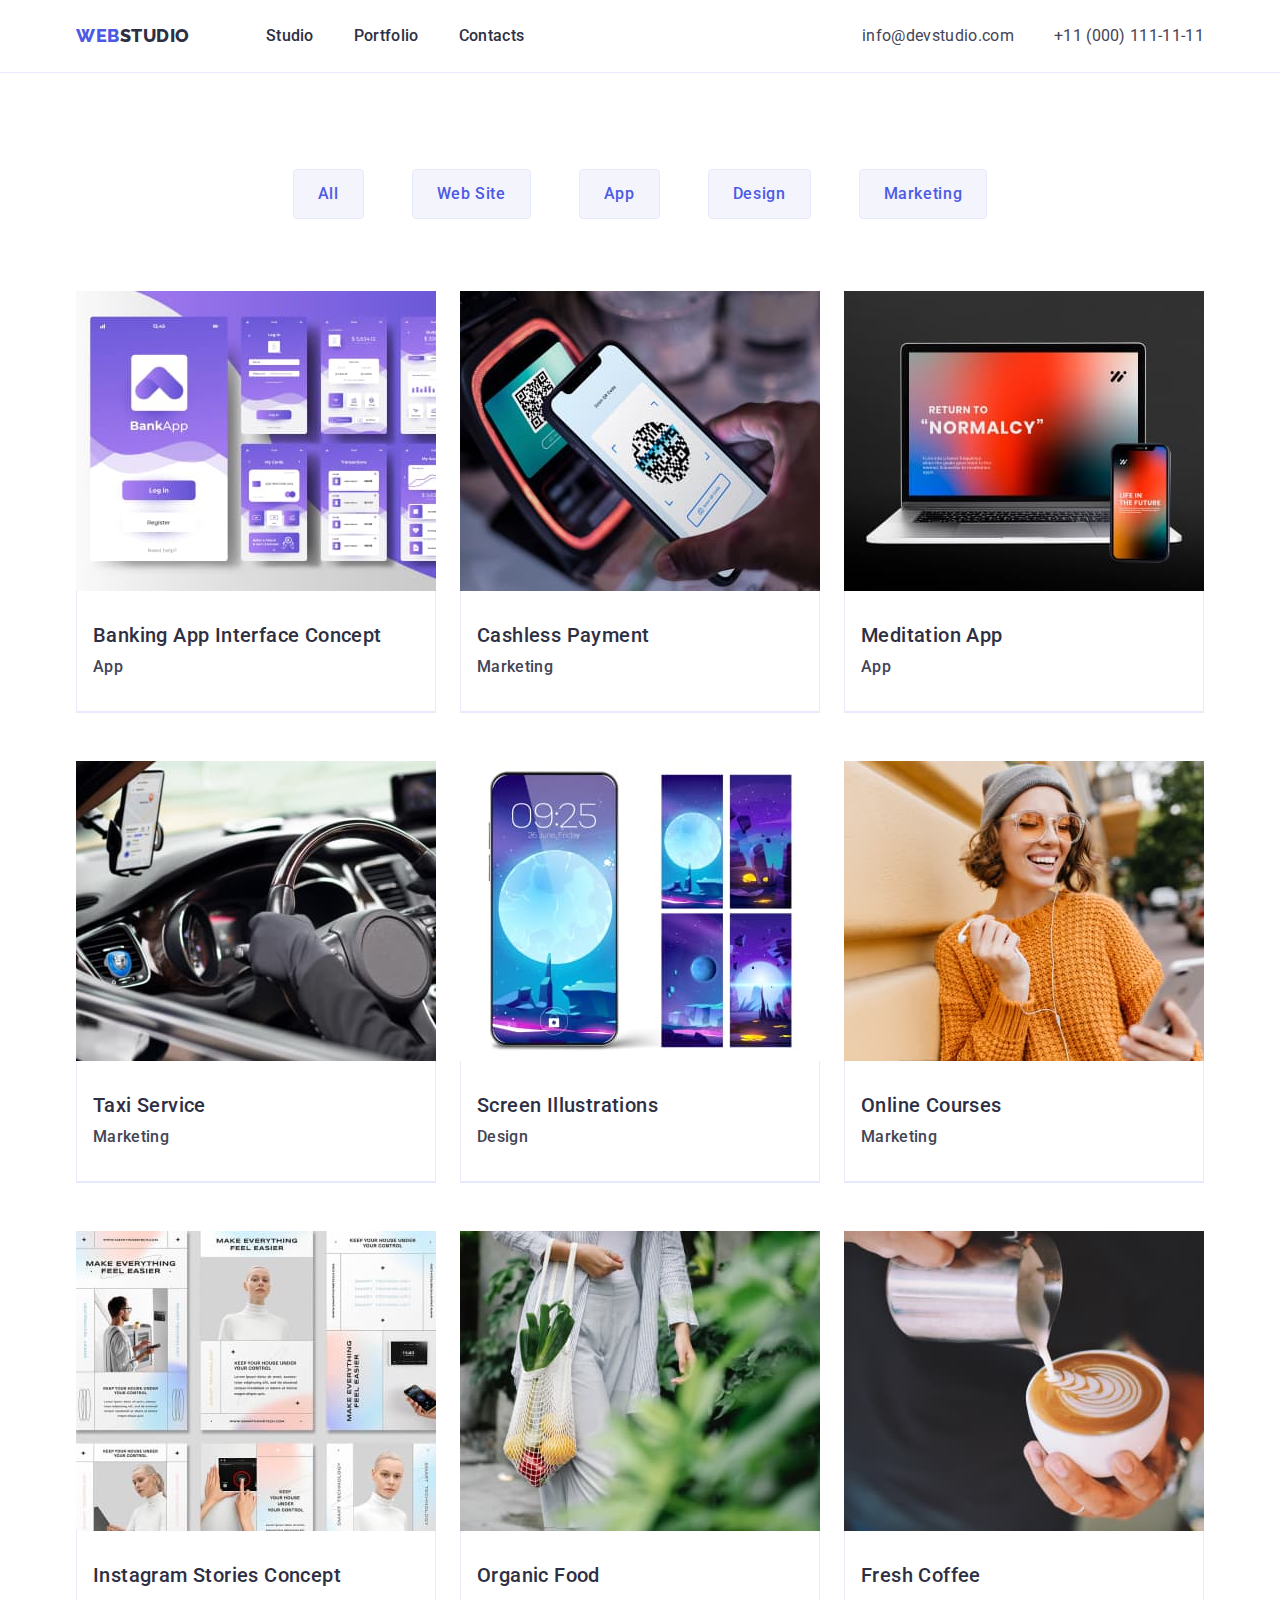
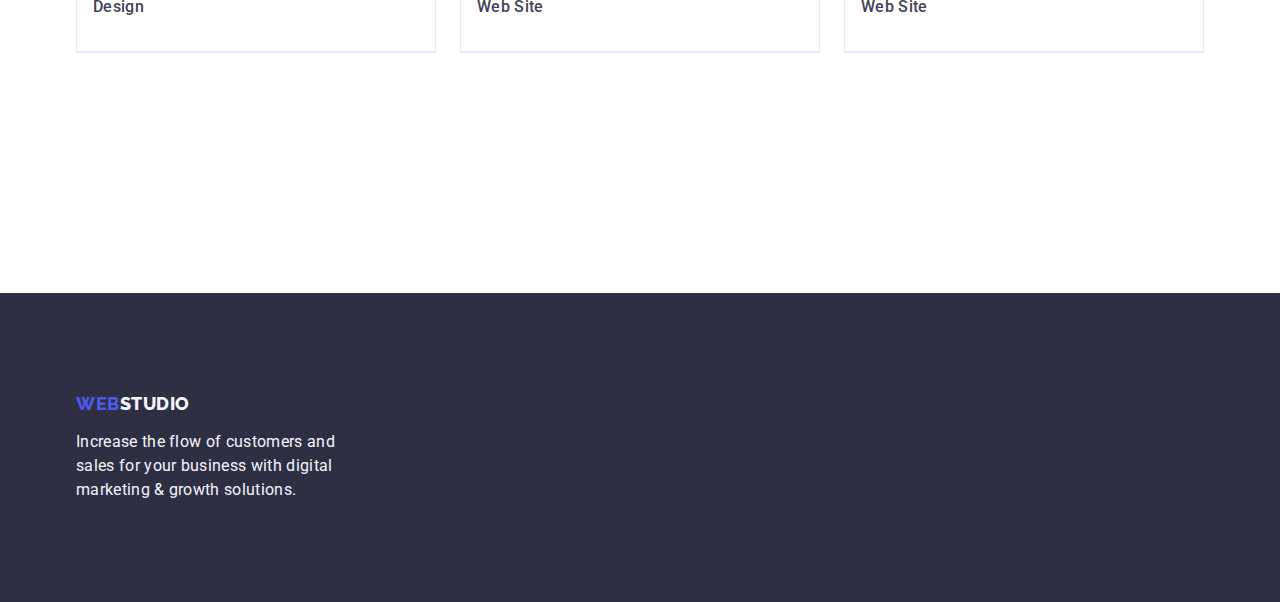
==== portfolio.html @ 6b9493b3 "Initial commit" ====
<!DOCTYPE html>
<html lang="en">
<head>
    <meta charset="UTF-8">
    <meta http-equiv="X-UA-Compatible" content="IE=edge">
    <meta name="viewport" content="width=device-width, initial-scale=1.0">
    <title>Document</title>
    <link rel="preconnect" href="https://fonts.googleapis.com">
    <link rel="preconnect" href="https://fonts.gstatic.com" crossorigin>
    <link href="https://fonts.googleapis.com/css2?family=Raleway:wght@800&family=Roboto:wght@400;500;700&display=swap" rel="stylesheet">
    <link href="https://cdn.jsdelivr.net/npm/modern-normalize@1.1.0/modern-normalize.min.css" rel="stylesheet">
    <link rel="stylesheet" href="./css/styles.css">
</head>
<body class="page">
     <header class="header">
         <div class="container main-info">

             <nav class="site-nav main-info">
                 <a href="./index.html" class="logo link">Web<span class="logo-studio">Studio</span></a>
                 <ul class="nav-list list">
                     <li class="item"><a href="./index.html" class="link">Studio</a></li>
                     <li class="item"><a href="./portfolio.html" class="link">Portfolio</a></li>
                     <li class="item"><a href="" class="link">Contacts</a></li>
                 </ul>
             </nav>

             <address class="address">
                 <ul class="contacts list">
                     <li class="item">
                        <a href="mailto:info@devstudio.com" class="address-item link">info@devstudio.com</a>
                     </li>
                     <li class="item">
                        <a href="tel:+110001111111" class="address-item link">+11 (000) 111-11-11</a>
                     </li>
                 </ul>
             </address>

         </div>
     </header>

<main>
    <section class="section">

         <div class="container">
             <h1 hidden>Our Projects</h1>
                 <ul class="buttons list">
                     <li class="item"><button type="button" class="btn">All</button></li>
                     <li class="item"><button type="button" class="btn">Web Site</button></li>
                     <li class="item"><button type="button" class="btn">App</button></li>
                     <li class="item"><button type="button" class="btn">Design</button></li>
                     <li class="item"><button type="button" class="btn">Marketing</button></li>
                 </ul>
         

             <ul class="work-list list">
                 <li class="item card">
                     <a href="" class="link">
                     <img src="./images/Portfolio/img-1.jpg" alt="Banking app interface" width="360" height="300">
                     <div class="apps">
                         <h2 class="service">Banking App Interface Concept</h2>
                         <p class="field">App</p>
                     </div>
                     </a>
                 </li>
                 <li class="item card">
                     <a href="" class="link">
                         <img src="./images/Portfolio/img-2.jpg" alt="A process of cashless payment" width="360" height="300">
                         <div class="apps">
                             <h2 class="service">Cashless Payment</h2>
                             <p class="field">Marketing</p>
                         </div>
                     </a>
                 </li>
                 <li class="item card">
                     <a href="" class="link">
                         <img src="./images/Portfolio/img-3.jpg" alt="Meditation app interface" width="360" height="300">
                         <div class="apps">
                             <h2 class="service">Meditation App</h2>
                             <p class="field">App</p>
                         </div>
                     </a>
                 </li>
                 <li class="item card">
                     <a href="" class="link">
                         <img src="./images/Portfolio/img-4.jpg" alt="Taxi" width="360" height="300">
                         <div class="apps">
                             <h2 class="service">Taxi Service</h2>
                             <p class="field">Marketing</p>
                         </div>
                     </a>
                 </li>
                 <li class="item card">
                     <a href="" class="link">
                         <img src="./images/Portfolio/img-5.jpg" alt="Screen illustrations" width="360" height="300">
                         <div class="apps">
                             <h2 class="service">Screen Illustrations</h2>
                             <p class="field">Design</p>
                         </div>
                     </a>
                 </li>
                 <li class="item card">
                     <a href="" class="link">
                         <img src="./images/Portfolio/img-6.jpg" alt="A girl with a phone" width="360" height="300">
                         <div class="apps">
                             <h2 class="service">Online Courses</h2>
                             <p class="field">Marketing</p>
                         </div>
                     </a>
                 </li>
                 <li class="item card">
                     <a href="" class="link">
                         <img src="./images/Portfolio/img-7.jpg" alt="Instagram stories" width="360" height="300">
                         <div class="apps">
                             <h2 class="service">Instagram Stories Concept</h2>
                             <p class="field">Design</p>
                         </div>
                     </a>
                 </li>
                 <li class="item card">
                     <a href="" class="link">
                         <img src="./images/Portfolio/img-8.jpg" alt="A woman carrying a shopping bag" width="360" height="300">
                         <div class="apps">
                             <h2 class="service">Organic Food</h2>
                             <p class="field">Web Site</p>
                         </div>
                     </a>
                 </li>
                 <li class="item card">
                     <a href="" class="link">
                         <img src="./images/Portfolio/img-9.jpg" alt="Coffee" width="360" height="300">
                         <div class="apps">
                             <h2 class="service">Fresh Coffee</h2>
                             <p class="field">Web Site</p>
                         </div>
                     </a>
                 </li>
             </ul>

        </div>
     </section>

 </main>

 <footer class="footer">
     <div class="container">
         <a href="./index.html" class="footer-logo link">Web<span class="footer-studio">Studio</span></a>
         <p class="footer-text">
             Increase the flow of customers and sales for your 
             business with digital marketing & growth solutions.
         </p>
     </div>
 </footer>

 </body>
</html>
---- css/styles.css ----
:root{
    --dark-color:#2E2F42;
    --text-color: #434455;
    --primary-brand-color: #4D5AE5;
    --white-background-color: #FFFFFF;
    --light-color: #F4F4FD;
    --pressed-state-color: #404BBF;
    --accent-color: #E7E9FC;

}

.page {
    background-color: var(--white-background-color);
    color: var(--text-color);
    font-family: Roboto, sans-serif;

}


.list {
    padding:0;
    margin:0;
    list-style: none;
}

img {
    display: block; 
    max-width: 100%;
    height:auto;

}

.header{
    border-bottom: 1px solid var(--accent-color);
}
.logo-studio {
    color: var(--dark-color);
    
}

.link{
    color: var(--dark-color);
    font-weight: 500;
    font-size: 16px;
    line-height: 1.5;
    letter-spacing: 0.02em;
    text-decoration:none;

}

.main-info{
    display:flex;
    align-items:center;
}
.logo{
    margin-right: 76px;
    
    font-family: Raleway, sans-serif;
    font-weight: 800;
    font-size: 18px;
    line-height: 1.17;
    letter-spacing: 0.03em;
    text-transform: uppercase;
    text-decoration:none;
    color: var(--primary-brand-color);
}

.link:hover, .link:focus, .mail:active, .tell:active{
    color: var(--pressed-state-color)

}

.nav-list, .address{
    display:flex;
}

.nav-list {
    gap: 40px;
}


.nav-list .link{
    display:block;
    padding-top:24px;
    padding-bottom: 24px;
}

.contacts{
    display:flex;
}

.contacts{
    gap: 40px
}


.address{
    font-style: normal;
    margin-left: auto;

}
.address-item {
    color: var(--text-color);
    font-weight: 400;
    font-size: 16px;
    line-height: 1.5;
    letter-spacing: 0.02em;
    text-decoration:none;
}



h1,
h2,
h3,
h4,
h5,
h6,
p {
    margin-top:0;
    margin-bottom:0;
}

.container {
    margin-left: auto;
    margin-right:auto;
    width: 1158px;
    padding-left: 15px;
    padding-right: 15px;
}

.hero{
    background-color: var(--dark-color);
    width: 1440px;
    padding-top: 188px;
    padding-bottom: 188px;
}
.hero-title{
   margin: 0 auto;
    margin-top:0;
    margin-bottom:48px;
    max-width: 496px;
   

   color: var(--white-background-color);

   font-weight: 700;
   font-size: 56px;
   line-height: 1.07;
   letter-spacing: 0.02em;
   text-transform: capitalize;
}


.button{
    display:block;
    margin: 0 auto;
    border-radius: 4px;
    padding: 16px 32px;
    min-width: 169px;
    min-height: 56px;


    color: var(--white-background-color);
    background-color: var(--primary-brand-color);
    border: none;


    font-family: "Roboto", sans-serif;
    font-weight: 500;
    font-size: 16px;
    line-height: 1.5;
    letter-spacing: 0.04em;
    cursor:pointer;

}

.button:hover, .button:focus{
    background-color:var(--pressed-state-color)
}

.features-list{
    display:flex;
    gap: 24px;
    
}

.features-list .item{
    width: calc((100% - 72px) / 4);
}



.features{
    padding-top: 120px;
    padding-bottom: 120px;
}

.features-title{
    color:var(--dark-color);
}

.features-subtitle, .service{
    margin-top:0;
    margin-bottom: 8px;

    color:var(--dark-color);

    font-weight: 500;
    font-size: 20px;
    line-height: 1.2;
    letter-spacing: 0.02em;
}

.features-text, .position{
    margin-top:0;
    margin-bottom:0;
    color: var(--text-color);
    font-size: 16px;
    line-height: 1.5;
    letter-spacing: 0.02em;
    
}


.pictures{
    padding-bottom: 120px;
}
.section-title{
    margin-bottom: 72px;

    color:var(--dark-color);
    font-weight: 700;
    font-size: 36px;
    line-height: 1.11;
    text-align: center;
    letter-spacing: 0.02em;
    text-transform: capitalize;
}

.img-list {
    display:flex;
    gap: 24px;

}


.img-list .item {
    width: calc((100% - 48px) / 3);
}


.team{
    display:flex;
    gap: 24px; 
}

.team .item{
    width: calc((100% - 72px) / 4);
}


.info{
    padding: 32px 16px;
    border-radius: 0px 0px 4px 4px;

}
.members {
    padding-top: 120px;
    padding-bottom: 120px;
    background-color: var(--light-color);
    color:var(--dark-color);
}

.team-member{
    background-color: #FFFFFF;
    width: 264px;
}


.name{
    margin-bottom: 8px;

    color:var(--dark-color);
    font-weight: 500;
    font-size: 20px;
    line-height: 1.2;
    letter-spacing: 0.02em;
    text-align: center;

}

.position{
    text-align: center;
}

.footer{
    background-color:var(--dark-color);
    padding-top: 100px;
    padding-bottom: 100px;
}


.footer-logo{
    display:inline-block;
    margin-bottom: 16px;

    color:var(--primary-brand-color);

    font-family: "Raleway", sans-serif;
    font-weight: 800;
    font-size: 18px;
    line-height: 1.17;
    letter-spacing: 0.03em;
    text-transform: uppercase;
    text-decoration:none;
}


.footer-studio{
    color: var(--light-color)
}

.footer-text{
    width: 264px;

    color: var(--light-color);
    font-weight: 400;
    font-size: 16px;
    line-height: 1.5;
    letter-spacing: 0.02em;
}

.section{
    padding: 96px 0 120px;
}


.buttons{
    display:flex;
    gap: 24px;
    justify-content: center; 
    margin-bottom: 72px;
}
.buttons .item{
    margin-right: 24px;
}

.buttons .item:last-child{
    margin-right: 0;
}
.btn{
    border-radius: 4px;
    padding: 12px 24px;

    background-color: var(--light-color);
    color: var(--primary-brand-color);
    border: 1px solid #E7E9FC;

    font-family: "Roboto", sans-serif;
    font-weight: 500;
    font-size: 16px;
    line-height: 1.5;
    letter-spacing: 0.04em;
    cursor:pointer;
}

.btn:hover, .btn:focus{
    color: #FFFFFF;
    background-color: #404BBF;
    border: 1px solid transparent;
}

.apps{
    padding: 32px 16px;
    border: 1px solid #e7e9fc;
    border-top: none;

}
.card{
    border-bottom: 1px solid var(--accent-color);
}
.service{
    margin-bottom: 8px;
    font-weight: 500;
    font-size: 20px;
    line-height: 1.2;
    letter-spacing: 0.02em;
    color: var(--dark-color);
}

.field{
    font-size: 16px;
    line-height: 1.5;
    letter-spacing: 0.02em;
    color: var(--text-color);
}

.work-list {
    display: flex;
    flex-wrap: wrap;
    padding-bottom: 120px;
    column-gap: 24px;
    row-gap: 48px;
}

.work-list .item{
    width:calc((100% - 48px) / 3);
    
}
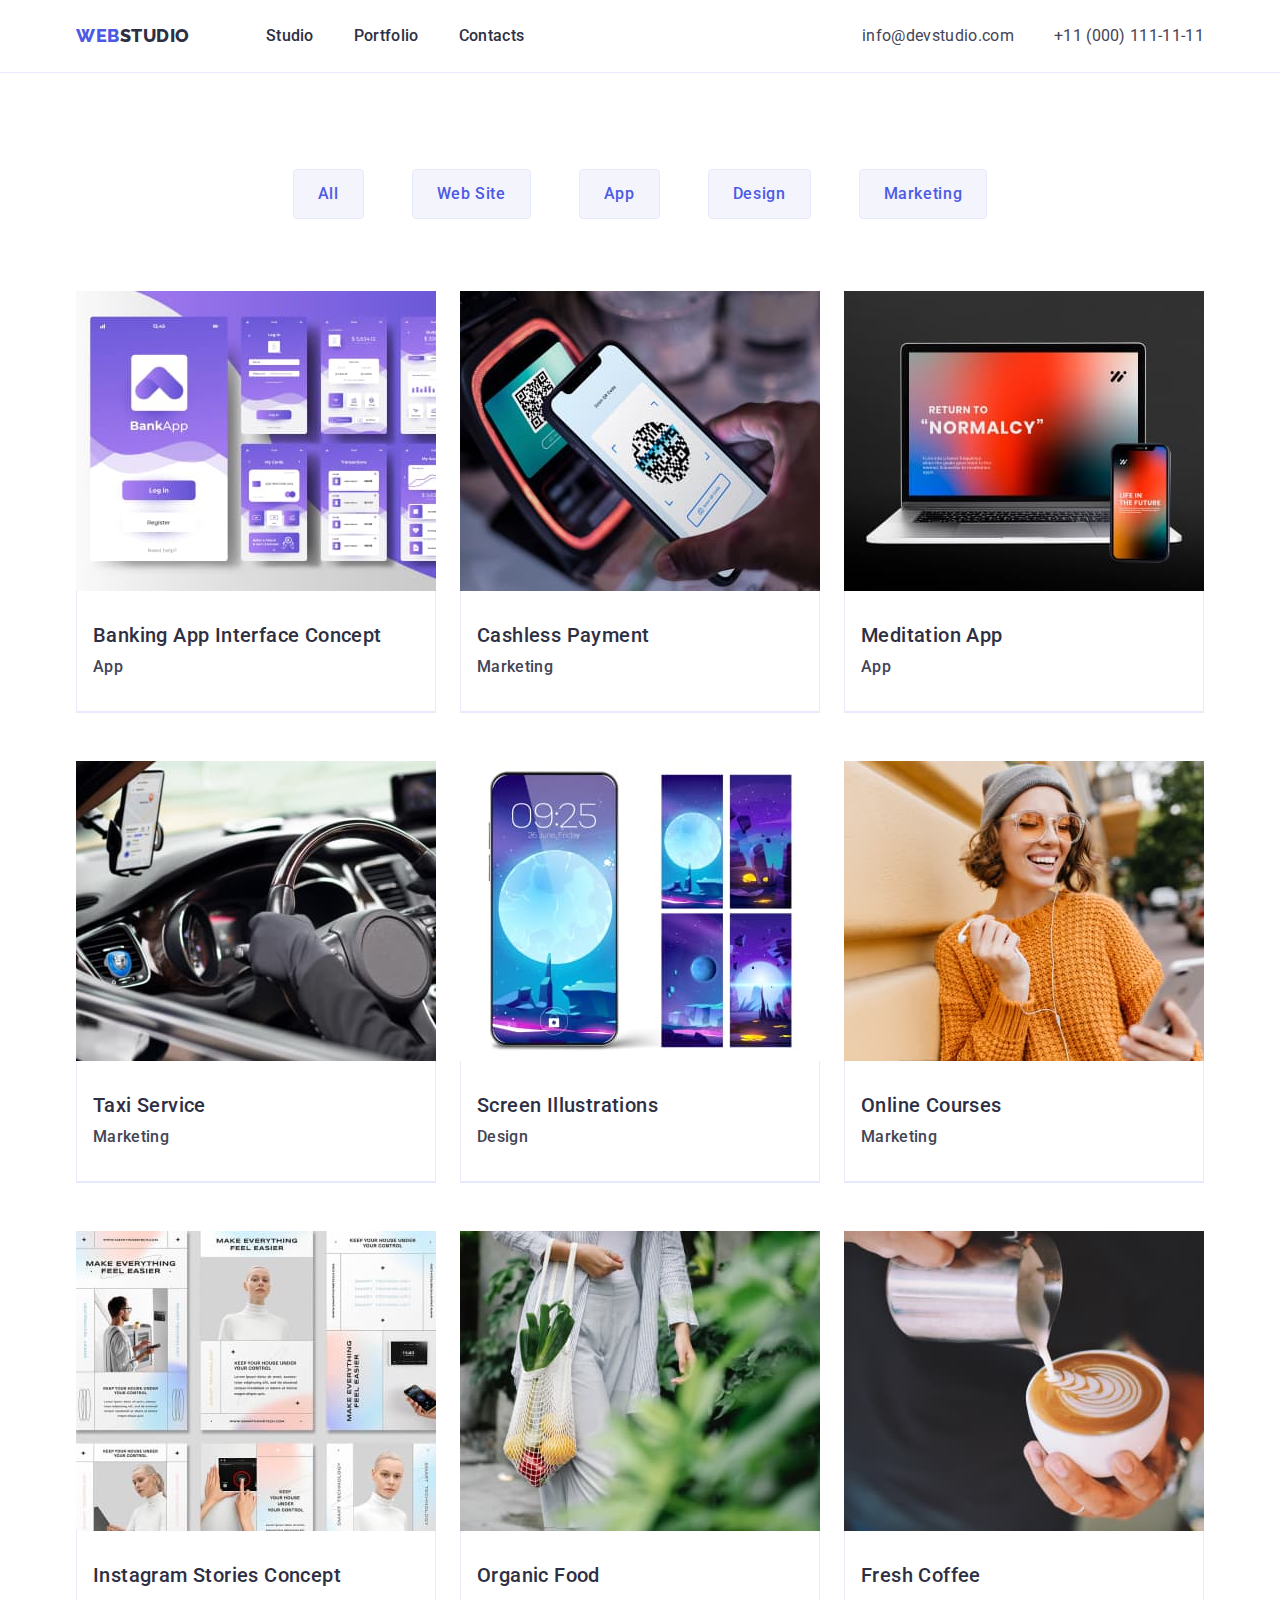
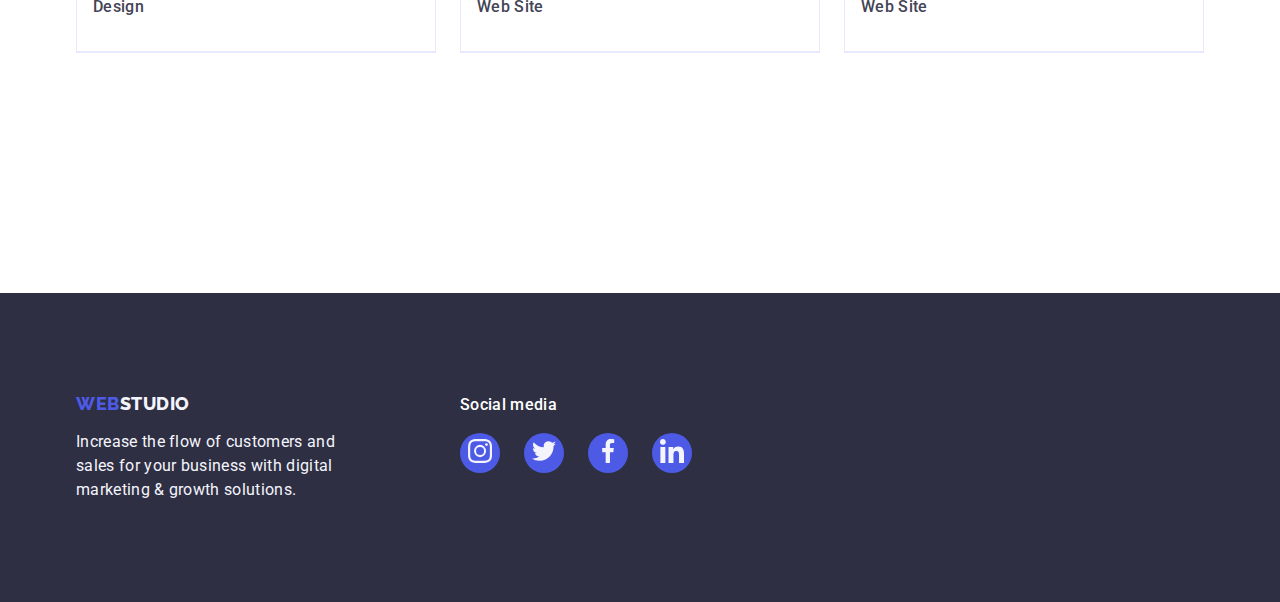
==== commit 749c978c: "first-try" ====
--- a/portfolio.html
+++ b/portfolio.html
@@ -142,13 +142,53 @@
  </main>
 
  <footer class="footer">
-     <div class="container">
+    <section>
+        <h2 hidden>Footer Info</h2>
+     <div class="container footer-info">
+      <div class="company-info">
          <a href="./index.html" class="footer-logo link">Web<span class="footer-studio">Studio</span></a>
          <p class="footer-text">
-             Increase the flow of customers and sales for your 
-             business with digital marketing & growth solutions.
+         Increase the flow of customers and sales for your 
+         business with digital marketing & growth solutions.
          </p>
+        </div>
+        <div class="social-media">
+            <h3 class="social-media-title">Social media</h3>
+            <ul class="social-media-list list">
+                <li class="social-media-item">
+                    <a href="" class="social-media-link">
+                    <svg class="social-media-icon">
+                        <use href="/images/icons.svg#instagram"></use>
+                    </svg>
+                    </a>
+                </li>
+                <li class="social-media-item">
+                    <a href="" class="social-media-link">
+                    <svg class="social-media-icon">
+                        <use href="/images/icons.svg#twitter"></use>
+                    </svg>
+                    </a>
+                </li>
+                <li class="social-media-item">
+                    <a href="" class="social-media-link">
+                    <svg class="social-media-icon">
+                        <use href="/images/icons.svg#facebook"></use>
+                    </svg>
+                </a>
+                </li>
+                <li class="social-media-item">
+                <a href="" class="social-media-link">
+                    <svg class="social-media-icon">
+                        <use href="/images/icons.svg#linkedin"></use>
+                    </svg>
+                    </a>
+                </li>
+            </ul>
+
+        </div>
+        
      </div>
+    </section>
  </footer>
 
  </body>
--- a/css/styles.css
+++ b/css/styles.css
@@ -6,6 +6,8 @@
     --light-color: #F4F4FD;
     --pressed-state-color: #404BBF;
     --accent-color: #E7E9FC;
+    --subtle-text-color: #8E8F99; 
+    --success-color: #31D0AA;
 
 }
 
@@ -121,6 +123,18 @@
     margin-bottom:0;
 }
 
+.overlay{
+    max-width: 1440px;
+    height: 600px;
+    margin-left:auto;
+    margin-right:auto;
+    background-image: linear-gradient(rgba(46, 47, 66, 0.7), rgba(46, 47, 66, 0.7)),
+    url(/images/people-office\ 1.jpg);
+    background-repeat: no-repeat;
+    background-position: center;
+    background-size: cover;
+
+}
 .container {
     margin-left: auto;
     margin-right:auto;
@@ -187,10 +201,27 @@
 
 .features-list .item{
     width: calc((100% - 72px) / 4);
-}
-
-
-
+    
+}
+
+
+.features-icon{
+    width:64px;
+    height:64px;
+    align-items:center;
+    margin: 24px 102.14px;
+    
+}
+
+.overlay-icon{
+    display:flex;
+    background: var(--light-color);
+    border-radius: 4px;
+    margin-bottom:8px;
+    
+    
+
+}
 .features{
     padding-top: 120px;
     padding-bottom: 120px;
@@ -253,6 +284,7 @@
 .team{
     display:flex;
     gap: 24px; 
+    
 }
 
 .team .item{
@@ -262,7 +294,8 @@
 
 .info{
     padding: 32px 16px;
-    border-radius: 0px 0px 4px 4px;
+
+    
 
 }
 .members {
@@ -275,6 +308,8 @@
 .team-member{
     background-color: #FFFFFF;
     width: 264px;
+    box-shadow: 0px 1px 6px rgba(46, 47, 66, 0.08), 0px 1px 1px rgba(46, 47, 66, 0.16), 0px 2px 1px rgba(46, 47, 66, 0.08);
+    border-radius: 0px 0px 4px 4px;
 }
 
 
@@ -292,8 +327,76 @@
 
 .position{
     text-align: center;
-}
-
+    margin-bottom:8px;
+}
+
+.socials-icon{
+    width:16px;
+    height:16px;
+    margin-top: 12px;
+    margin-bottom: 12px;
+    margin-left: 12.03px;
+    margin-right: 11.98px;
+}
+
+.socials{
+    display:flex;
+    gap:24px;
+}
+
+.socials-item{
+    display: flex;
+    background: var(--primary-brand-color);
+    border-radius: 50%;
+    align-items:center;
+}
+
+.clients{
+    padding-top: 120px;
+    padding-bottom: 120px;
+
+    
+}
+
+.companies{
+    display:flex;
+    gap: 24px;
+}
+
+.companies-list{
+    width: calc((100% - 120px) / 6);
+    display:flex;
+    
+
+}
+
+.companies-item{
+    width:105px;
+    height:56px;
+    margin: 16px 32px;
+    
+}
+
+.companies-link{
+    display:flex;
+    border: 1px solid var(--subtle-text-color);
+    border-radius: 4px;
+  justify-content: center;
+  align-items: center;
+}
+.companies-link:hover,
+.companies-link:focus {
+     border: 1px solid var(--pressed-state-color);
+     border-radius: 4px;
+}
+
+.companies-item{
+    fill: var(--subtle-text-color);
+}
+.companies-item:hover, 
+.companies-item:focus {
+fill:var(--pressed-state-color);
+}
 .footer{
     background-color:var(--dark-color);
     padding-top: 100px;
@@ -331,6 +434,48 @@
     letter-spacing: 0.02em;
 }
 
+.footer-info{
+    display:flex;
+    gap:120px;
+}
+.social-media-title{
+    color:var(--white-background-color);
+    font-weight: 500;
+    font-size: 16px;
+    line-height: 1.5;
+     letter-spacing: 0.02em;
+     margin-bottom:16px;
+
+}
+
+.social-media-icon{
+    width:24px;
+    height:24px;
+   
+}
+
+.social-media-list{
+    display:flex;
+    gap:24px;
+}
+
+.social-media-item{
+    display: flex;
+    background: var(--primary-brand-color);
+    border-radius: 50%;
+    align-items:center;
+    justify-content:center;
+    width:40px;
+    height:40px;
+}
+
+.social-media-item:hover,
+.social-media-item:focus{
+    background: var(--success-color);
+}
+
+
+   
 .section{
     padding: 96px 0 120px;
 }
@@ -369,6 +514,7 @@
     color: #FFFFFF;
     background-color: #404BBF;
     border: 1px solid transparent;
+    box-shadow: 0px 3px 1px rgba(0, 0, 0, 0.1), 0px 2px 1px rgba(0, 0, 0, 0.08), 0px 2px 2px rgba(0, 0, 0, 0.12);
 }
 
 .apps{
@@ -379,6 +525,11 @@
 }
 .card{
     border-bottom: 1px solid var(--accent-color);
+
+}
+
+.card:hover{
+    box-shadow: 0px 1px 6px rgba(46, 47, 66, 0.08), 0px 1px 1px rgba(46, 47, 66, 0.16), 0px 2px 1px rgba(46, 47, 66, 0.08);
 }
 .service{
     margin-bottom: 8px;
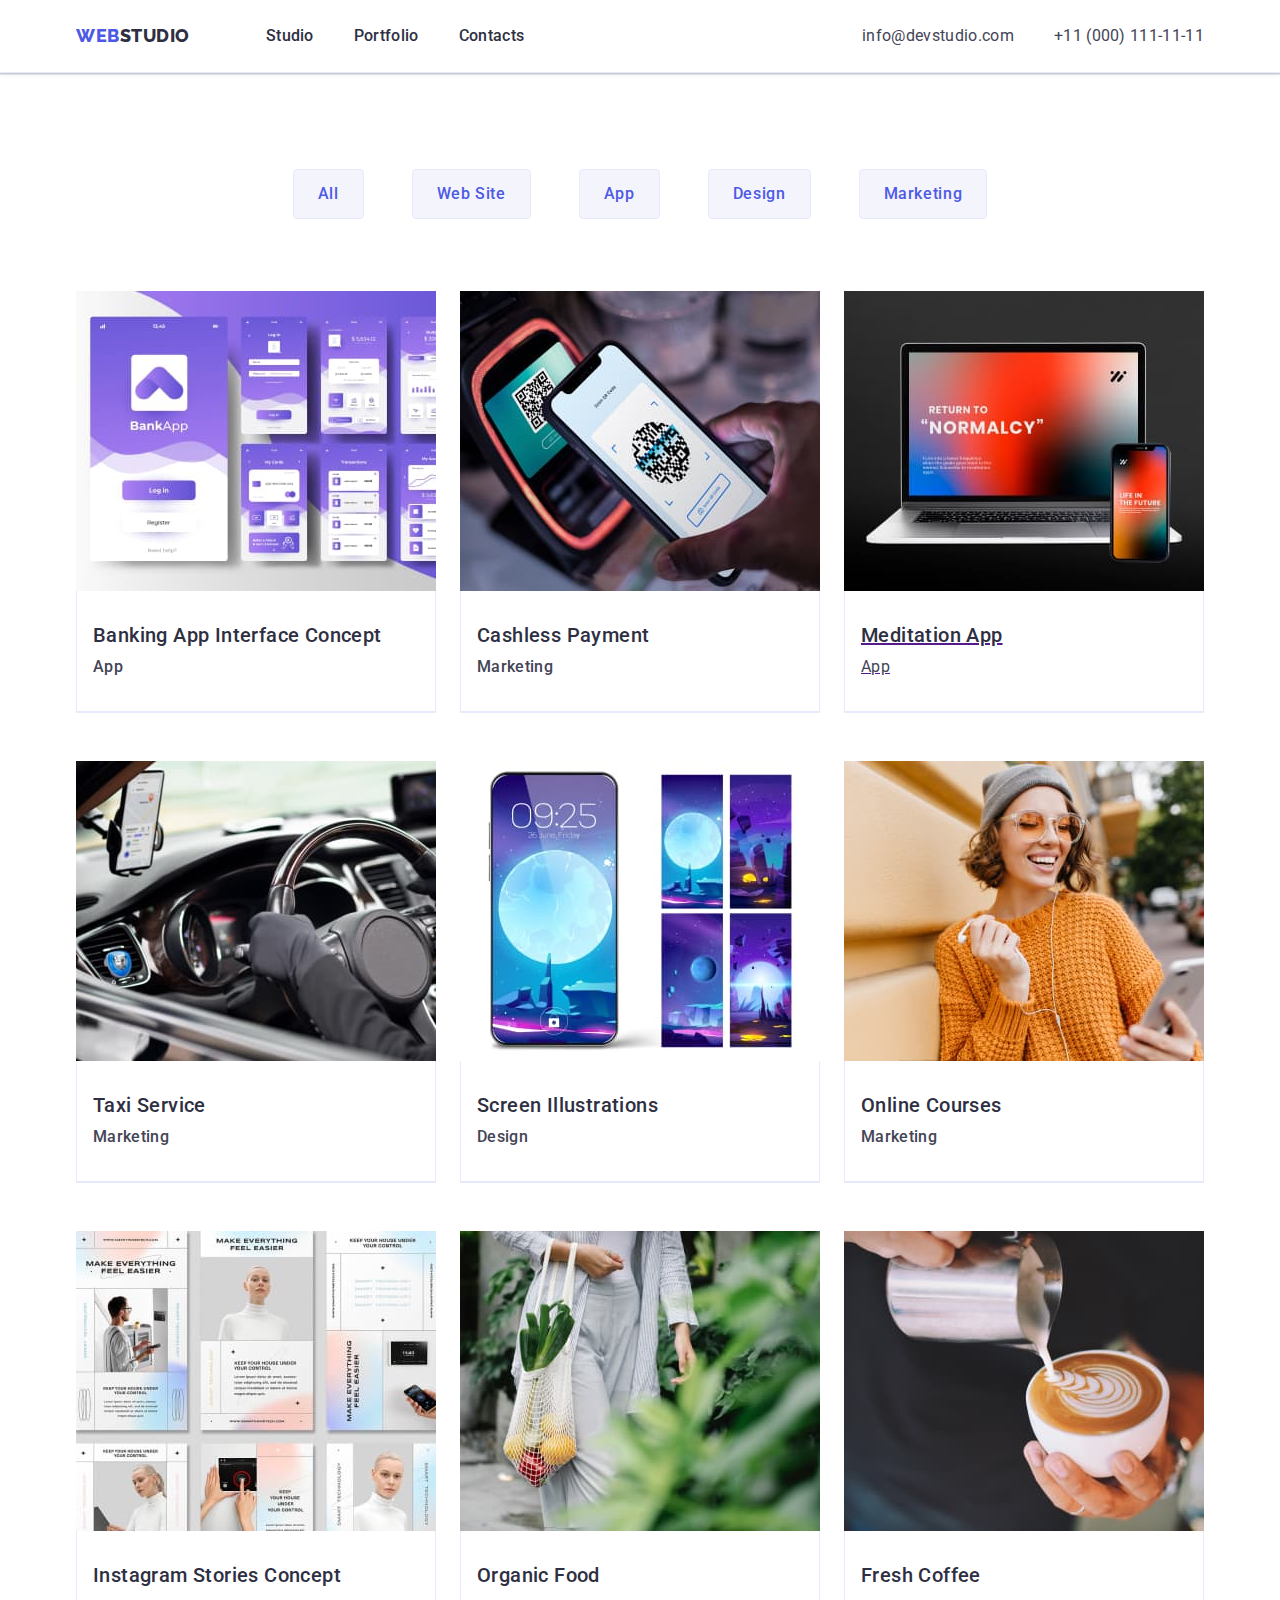
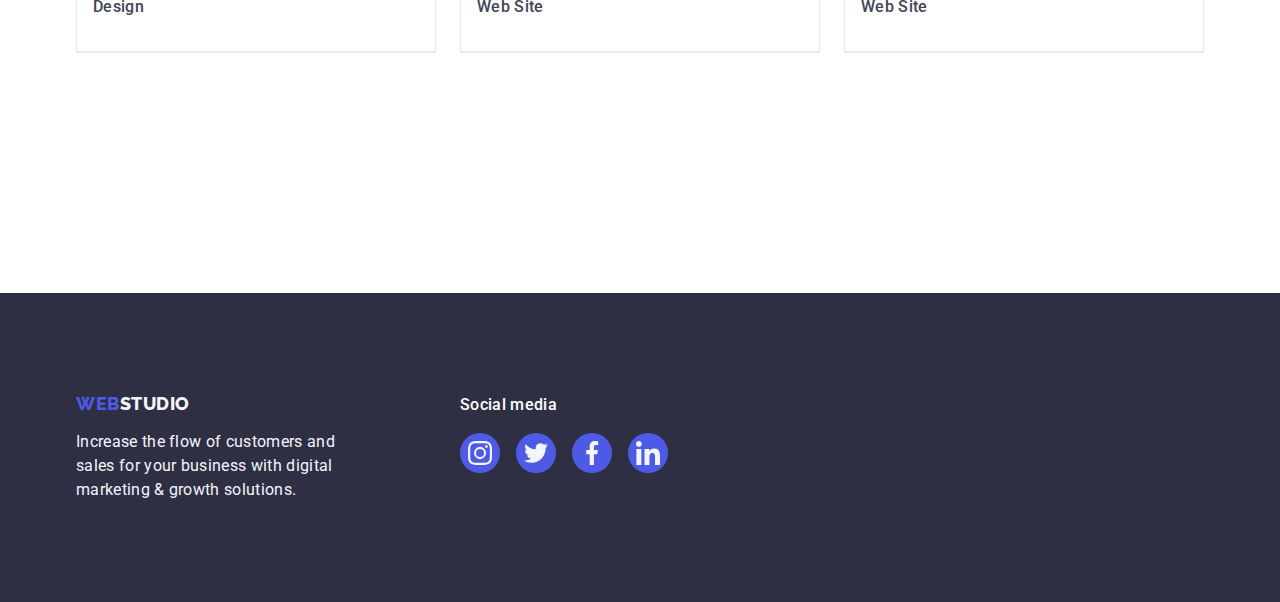
==== commit 8418a540: "corrected-mistakes" ====
--- a/portfolio.html
+++ b/portfolio.html
@@ -12,8 +12,8 @@
     <link rel="stylesheet" href="./css/styles.css">
 </head>
 <body class="page">
-     <header class="header">
-         <div class="container main-info">
+    <header class="header">
+        <div class="container main-info">
 
              <nav class="site-nav main-info">
                  <a href="./index.html" class="logo link">Web<span class="logo-studio">Studio</span></a>
@@ -54,7 +54,7 @@
 
              <ul class="work-list list">
                  <li class="item card">
-                     <a href="" class="link">
+                     <a href="" class="work-list-link link">
                      <img src="./images/Portfolio/img-1.jpg" alt="Banking app interface" width="360" height="300">
                      <div class="apps">
                          <h2 class="service">Banking App Interface Concept</h2>
@@ -63,7 +63,7 @@
                      </a>
                  </li>
                  <li class="item card">
-                     <a href="" class="link">
+                     <a href="" class="work-list-link link">
                          <img src="./images/Portfolio/img-2.jpg" alt="A process of cashless payment" width="360" height="300">
                          <div class="apps">
                              <h2 class="service">Cashless Payment</h2>
@@ -72,7 +72,7 @@
                      </a>
                  </li>
                  <li class="item card">
-                     <a href="" class="link">
+                     <a href="" class=" work-list-linklink">
                          <img src="./images/Portfolio/img-3.jpg" alt="Meditation app interface" width="360" height="300">
                          <div class="apps">
                              <h2 class="service">Meditation App</h2>
@@ -81,7 +81,7 @@
                      </a>
                  </li>
                  <li class="item card">
-                     <a href="" class="link">
+                     <a href="" class=" work-list-link link">
                          <img src="./images/Portfolio/img-4.jpg" alt="Taxi" width="360" height="300">
                          <div class="apps">
                              <h2 class="service">Taxi Service</h2>
@@ -90,7 +90,7 @@
                      </a>
                  </li>
                  <li class="item card">
-                     <a href="" class="link">
+                     <a href="" class="work-list-link link">
                          <img src="./images/Portfolio/img-5.jpg" alt="Screen illustrations" width="360" height="300">
                          <div class="apps">
                              <h2 class="service">Screen Illustrations</h2>
@@ -99,7 +99,7 @@
                      </a>
                  </li>
                  <li class="item card">
-                     <a href="" class="link">
+                     <a href="" class="work-list-link link">
                          <img src="./images/Portfolio/img-6.jpg" alt="A girl with a phone" width="360" height="300">
                          <div class="apps">
                              <h2 class="service">Online Courses</h2>
@@ -108,7 +108,7 @@
                      </a>
                  </li>
                  <li class="item card">
-                     <a href="" class="link">
+                     <a href="" class="work-list-link link">
                          <img src="./images/Portfolio/img-7.jpg" alt="Instagram stories" width="360" height="300">
                          <div class="apps">
                              <h2 class="service">Instagram Stories Concept</h2>
@@ -117,7 +117,7 @@
                      </a>
                  </li>
                  <li class="item card">
-                     <a href="" class="link">
+                     <a href="" class="work-list-link link">
                          <img src="./images/Portfolio/img-8.jpg" alt="A woman carrying a shopping bag" width="360" height="300">
                          <div class="apps">
                              <h2 class="service">Organic Food</h2>
@@ -126,7 +126,7 @@
                      </a>
                  </li>
                  <li class="item card">
-                     <a href="" class="link">
+                     <a href="" class="work-list-link link">
                          <img src="./images/Portfolio/img-9.jpg" alt="Coffee" width="360" height="300">
                          <div class="apps">
                              <h2 class="service">Fresh Coffee</h2>
@@ -142,9 +142,7 @@
  </main>
 
  <footer class="footer">
-    <section>
-        <h2 hidden>Footer Info</h2>
-     <div class="container footer-info">
+    <div class="container footer-info">
       <div class="company-info">
          <a href="./index.html" class="footer-logo link">Web<span class="footer-studio">Studio</span></a>
          <p class="footer-text">
@@ -153,33 +151,33 @@
          </p>
         </div>
         <div class="social-media">
-            <h3 class="social-media-title">Social media</h3>
+            <p class="social-media-title">Social media</p>
             <ul class="social-media-list list">
                 <li class="social-media-item">
                     <a href="" class="social-media-link">
-                    <svg class="social-media-icon">
-                        <use href="/images/icons.svg#instagram"></use>
+                    <svg class="social-media-icon" width="24" height="24">
+                        <use href="./images/icon.svg#instagram"></use>
                     </svg>
                     </a>
                 </li>
                 <li class="social-media-item">
                     <a href="" class="social-media-link">
-                    <svg class="social-media-icon">
-                        <use href="/images/icons.svg#twitter"></use>
+                    <svg class="social-media-icon" width="24" height="24">
+                        <use href="./images/icon.svg#twitter"></use>
                     </svg>
                     </a>
                 </li>
                 <li class="social-media-item">
                     <a href="" class="social-media-link">
-                    <svg class="social-media-icon">
-                        <use href="/images/icons.svg#facebook"></use>
+                    <svg class="social-media-icon" width="24" height="24">
+                        <use href="./images/icon.svg#facebook"></use>
                     </svg>
                 </a>
                 </li>
                 <li class="social-media-item">
                 <a href="" class="social-media-link">
-                    <svg class="social-media-icon">
-                        <use href="/images/icons.svg#linkedin"></use>
+                    <svg class="social-media-icon" width="24" height="24">
+                        <use href="./images/icon.svg#linkedin"></use>
                     </svg>
                     </a>
                 </li>
--- a/css/styles.css
+++ b/css/styles.css
@@ -7,7 +7,7 @@
     --pressed-state-color: #404BBF;
     --accent-color: #E7E9FC;
     --subtle-text-color: #8E8F99; 
-    --success-color: #31D0AA;
+    --light-grey-color: #afb1b8; 
 
 }
 
@@ -34,6 +34,7 @@
 
 .header{
     border-bottom: 1px solid var(--accent-color);
+    box-shadow: 0px 2px 1px rgba(46, 47, 66, 0.08), 0px 1px 1px rgba(46, 47, 66, 0.16), 0px 1px 6px rgba(46, 47, 66, 0.08);
 }
 .logo-studio {
     color: var(--dark-color);
@@ -128,8 +129,7 @@
     height: 600px;
     margin-left:auto;
     margin-right:auto;
-    background-image: linear-gradient(rgba(46, 47, 66, 0.7), rgba(46, 47, 66, 0.7)),
-    url(/images/people-office\ 1.jpg);
+    background-image: linear-gradient(rgba(46, 47, 66, 0.7), rgba(46, 47, 66, 0.7)), url(../images/office.jpg);
     background-repeat: no-repeat;
     background-position: center;
     background-size: cover;
@@ -193,6 +193,7 @@
     background-color:var(--pressed-state-color)
 }
 
+
 .features-list{
     display:flex;
     gap: 24px;
@@ -206,8 +207,7 @@
 
 
 .features-icon{
-    width:64px;
-    height:64px;
+
     align-items:center;
     margin: 24px 102.14px;
     
@@ -215,9 +215,12 @@
 
 .overlay-icon{
     display:flex;
+    align-items:center;
+    justify-content:center;
     background: var(--light-color);
     border-radius: 4px;
     margin-bottom:8px;
+    height:112px;
     
     
 
@@ -259,11 +262,10 @@
 }
 .section-title{
     margin-bottom: 72px;
-
     color:var(--dark-color);
     font-weight: 700;
     font-size: 36px;
-    line-height: 1.11;
+    line-height: 1.1;
     text-align: center;
     letter-spacing: 0.02em;
     text-transform: capitalize;
@@ -293,7 +295,7 @@
 
 
 .info{
-    padding: 32px 16px;
+    padding: 32px 0;
 
     
 
@@ -331,26 +333,39 @@
 }
 
 .socials-icon{
-    width:16px;
-    height:16px;
-    margin-top: 12px;
-    margin-bottom: 12px;
-    margin-left: 12.03px;
-    margin-right: 11.98px;
+    
+    fill: var(--light-color);
 }
 
 .socials{
     display:flex;
+    justify-content:center;
     gap:24px;
 }
 
 .socials-item{
-    display: flex;
+    width:40px;
+    height:40px;
+    
+}
+
+.socials-link{
+    display:flex;
+    align-items:center;
+    justify-content: center;
+    width:100%;
+    height:100%;
     background: var(--primary-brand-color);
     border-radius: 50%;
-    align-items:center;
-}
-
+
+    
+}
+
+.socials-link:hover, 
+.socials-link:focus {
+    background-color: #404bbf;
+
+}
 .clients{
     padding-top: 120px;
     padding-bottom: 120px;
@@ -366,6 +381,7 @@
 .companies-list{
     width: calc((100% - 120px) / 6);
     display:flex;
+    height:88px;
     
 
 }
@@ -379,24 +395,27 @@
 
 .companies-link{
     display:flex;
+    width:100%;
+    height:100%;
     border: 1px solid var(--subtle-text-color);
     border-radius: 4px;
   justify-content: center;
   align-items: center;
-}
+  color:var(--light-grey-color);
+}
+
+
 .companies-link:hover,
 .companies-link:focus {
-     border: 1px solid var(--pressed-state-color);
-     border-radius: 4px;
+    border-color: #404bbf;
+    color: #404bbf; 
 }
 
 .companies-item{
-    fill: var(--subtle-text-color);
-}
-.companies-item:hover, 
-.companies-item:focus {
-fill:var(--pressed-state-color);
-}
+    fill: currentColor;
+}
+
+
 .footer{
     background-color:var(--dark-color);
     padding-top: 100px;
@@ -437,6 +456,7 @@
 .footer-info{
     display:flex;
     gap:120px;
+    align-items: baseline; 
 }
 .social-media-title{
     color:var(--white-background-color);
@@ -449,6 +469,7 @@
 }
 
 .social-media-icon{
+    fill:var(--light-color);
     width:24px;
     height:24px;
    
@@ -456,22 +477,26 @@
 
 .social-media-list{
     display:flex;
-    gap:24px;
+    gap:16px;
 }
 
 .social-media-item{
+    width:40px;
+    height:40px;
+}
+
+.social-media-link{
     display: flex;
-    background: var(--primary-brand-color);
+    width:100%;
+    height:100%;
+    background-color: var(--primary-brand-color);
     border-radius: 50%;
     align-items:center;
     justify-content:center;
-    width:40px;
-    height:40px;
-}
-
-.social-media-item:hover,
-.social-media-item:focus{
-    background: var(--success-color);
+}
+.social-media-link:hover,
+.social-media-link:focus{
+    background-color: #31d0aa;
 }
 
 
@@ -528,9 +553,6 @@
 
 }
 
-.card:hover{
-    box-shadow: 0px 1px 6px rgba(46, 47, 66, 0.08), 0px 1px 1px rgba(46, 47, 66, 0.16), 0px 2px 1px rgba(46, 47, 66, 0.08);
-}
 .service{
     margin-bottom: 8px;
     font-weight: 500;
@@ -560,3 +582,13 @@
     
 }
 
+.work-list-link{
+    display:block;
+}
+
+.work-list-link:hover,
+.work-list-link:focus 
+{
+    box-shadow: 0px 1px 6px rgba(46, 47, 66, 0.08), 0px 1px 1px rgba(46, 47, 66, 0.16), 0px 2px 1px rgba(46, 47, 66, 0.08);
+}
+
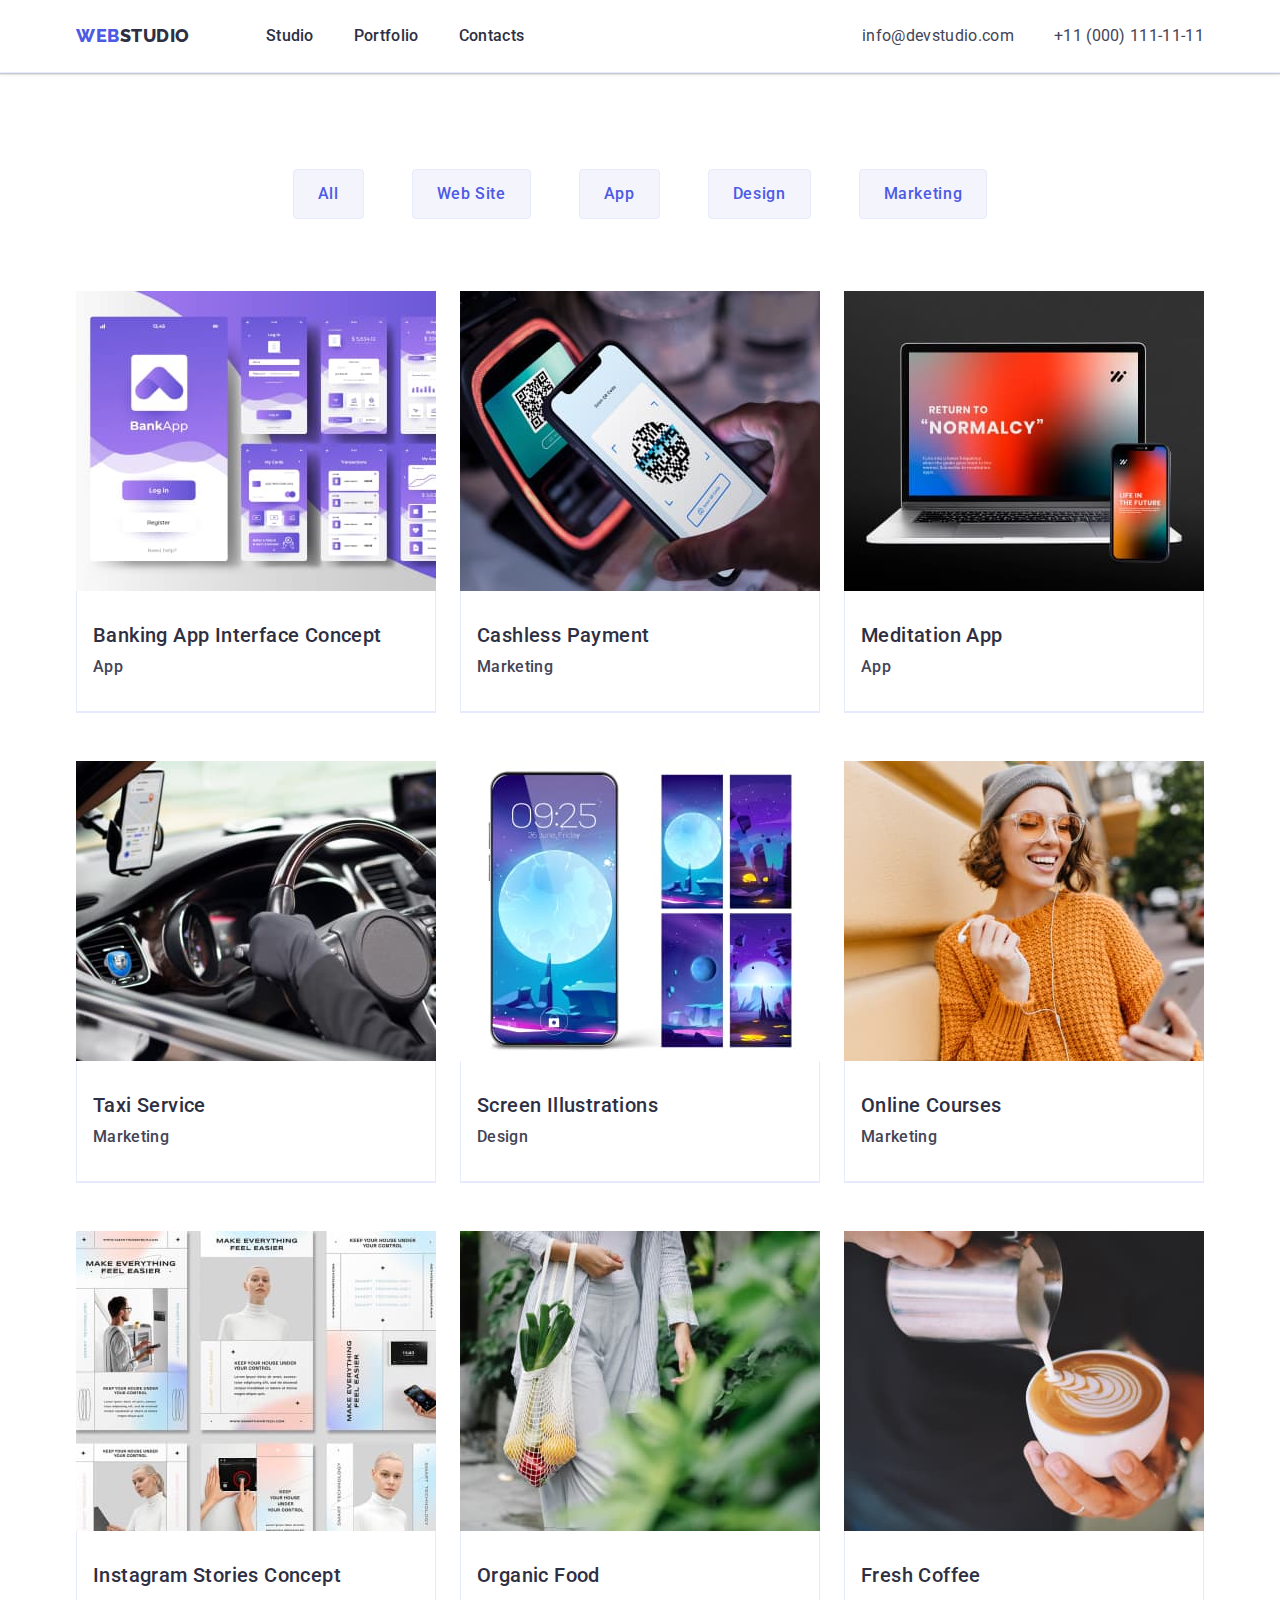
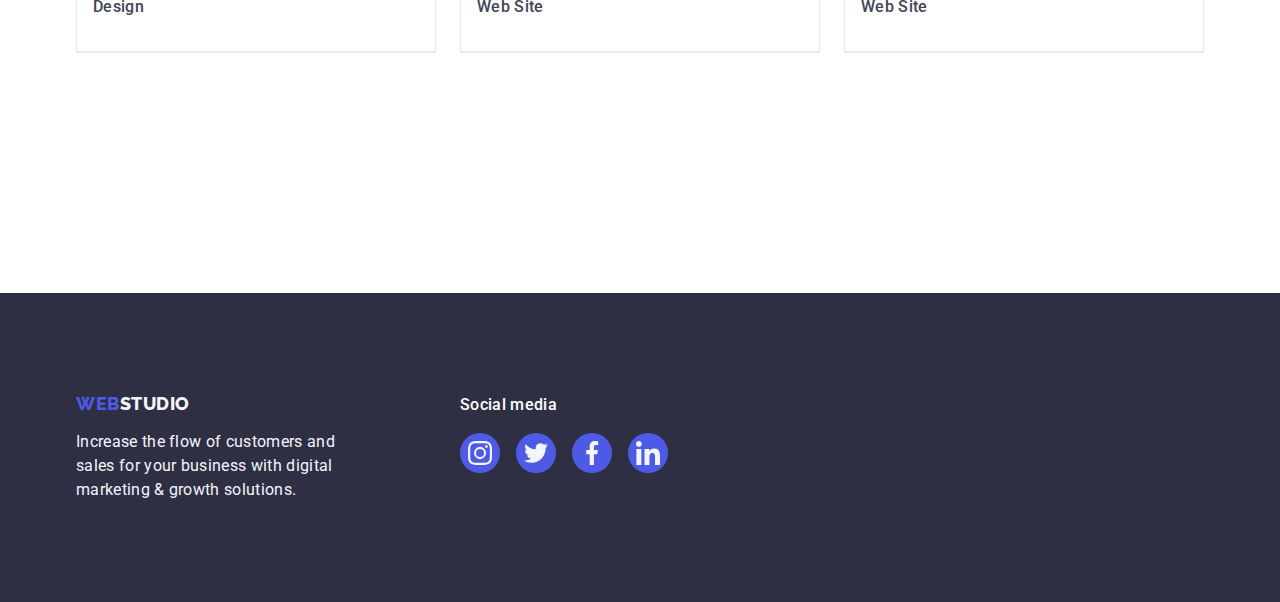
==== commit 6806fadc: "validator" ====
--- a/portfolio.html
+++ b/portfolio.html
@@ -72,7 +72,7 @@
                      </a>
                  </li>
                  <li class="item card">
-                     <a href="" class=" work-list-linklink">
+                     <a href="" class="work-list-link link">
                          <img src="./images/Portfolio/img-3.jpg" alt="Meditation app interface" width="360" height="300">
                          <div class="apps">
                              <h2 class="service">Meditation App</h2>
@@ -81,7 +81,7 @@
                      </a>
                  </li>
                  <li class="item card">
-                     <a href="" class=" work-list-link link">
+                     <a href="" class="work-list-link link">
                          <img src="./images/Portfolio/img-4.jpg" alt="Taxi" width="360" height="300">
                          <div class="apps">
                              <h2 class="service">Taxi Service</h2>
@@ -186,7 +186,7 @@
         </div>
         
      </div>
-    </section>
+    
  </footer>
 
  </body>
